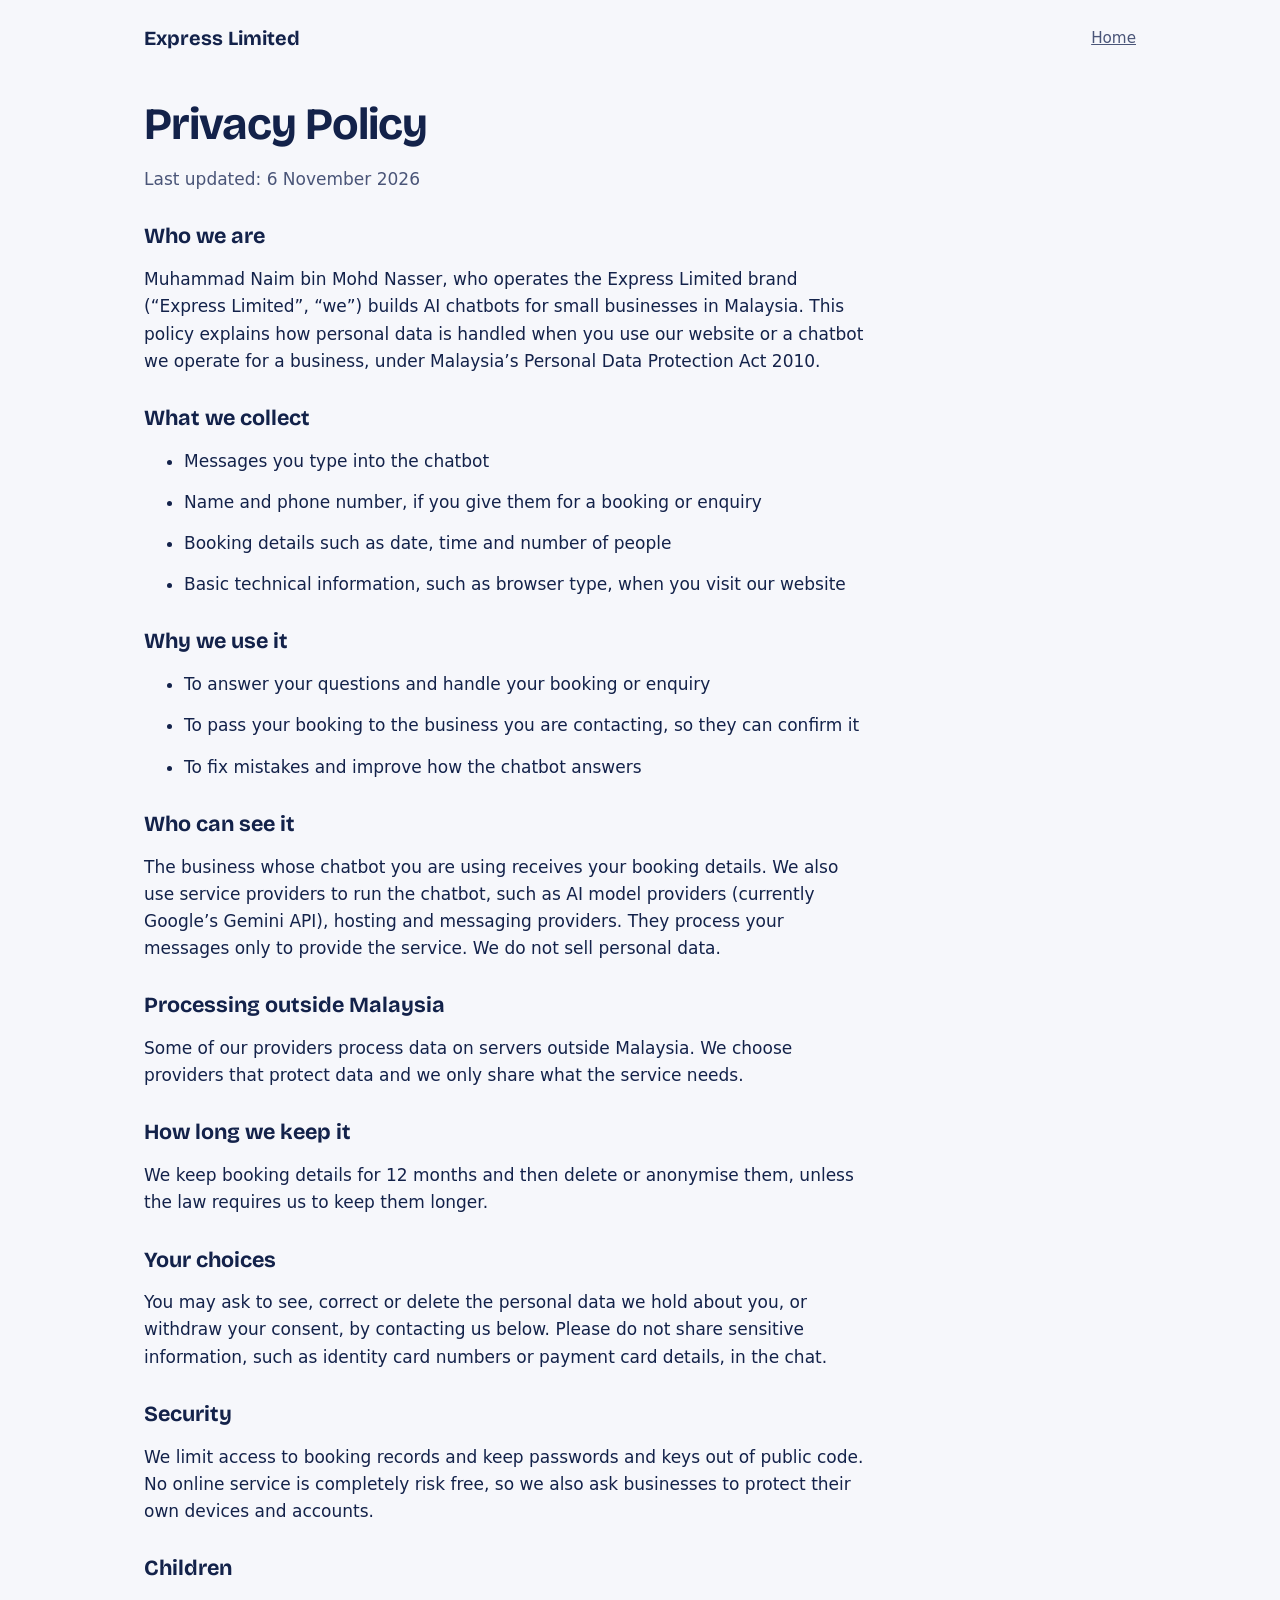
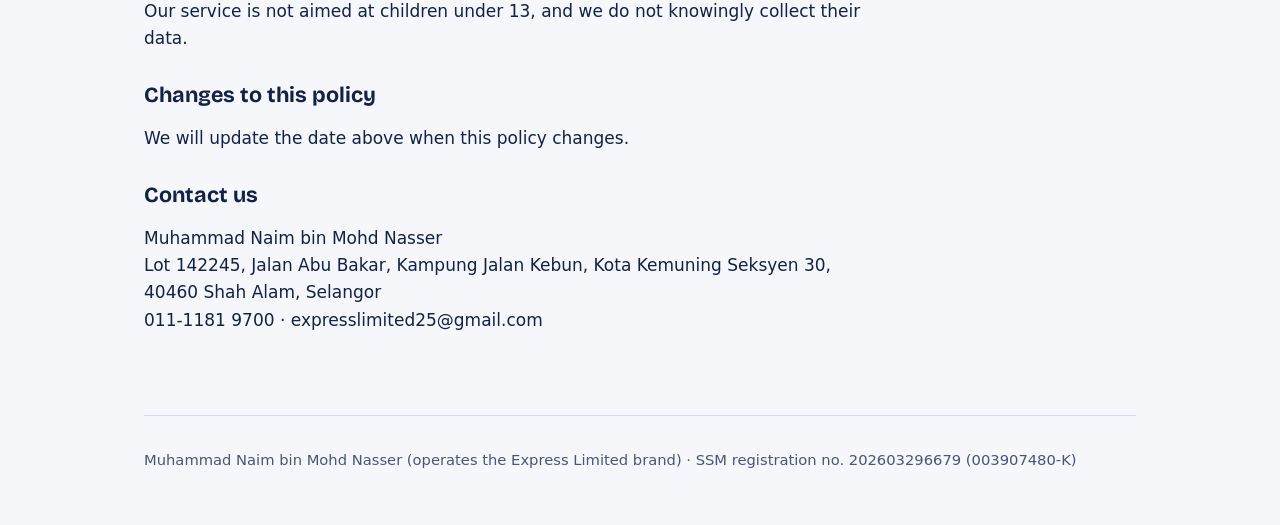
==== privacy.html @ d485f442 "Add files via upload" ====
<!DOCTYPE html>
<html lang="en">
<head>
<meta charset="UTF-8">
<meta name="viewport" content="width=device-width, initial-scale=1">
<title>Privacy Policy | Express Limited</title>
<link rel="preconnect" href="https://fonts.googleapis.com">
<link rel="preconnect" href="https://fonts.gstatic.com" crossorigin>
<link href="https://fonts.googleapis.com/css2?family=Bricolage+Grotesque:wght@600;700&display=swap" rel="stylesheet">
<link rel="stylesheet" href="style.css">
</head>
<body>
<div class="wrap">
  <div class="top">
    <a class="brand" href="index.html">Express Limited</a>
    <a class="link" href="index.html">Home</a>
  </div>

  <main class="doc">
    <h1>Privacy Policy</h1>
    <p class="meta">Last updated: 6 November 2026</p>

    <h2>Who we are</h2>
    <p>Muhammad Naim bin Mohd Nasser, who operates the Express Limited brand (&ldquo;Express Limited&rdquo;, &ldquo;we&rdquo;) builds AI chatbots for small businesses in Malaysia. This policy explains how personal data is handled when you use our website or a chatbot we operate for a business, under Malaysia&rsquo;s Personal Data Protection Act 2010.</p>

    <h2>What we collect</h2>
    <ul>
      <li>Messages you type into the chatbot</li>
      <li>Name and phone number, if you give them for a booking or enquiry</li>
      <li>Booking details such as date, time and number of people</li>
      <li>Basic technical information, such as browser type, when you visit our website</li>
    </ul>

    <h2>Why we use it</h2>
    <ul>
      <li>To answer your questions and handle your booking or enquiry</li>
      <li>To pass your booking to the business you are contacting, so they can confirm it</li>
      <li>To fix mistakes and improve how the chatbot answers</li>
    </ul>

    <h2>Who can see it</h2>
    <p>The business whose chatbot you are using receives your booking details. We also use service providers to run the chatbot, such as AI model providers (currently Google&rsquo;s Gemini API), hosting and messaging providers. They process your messages only to provide the service. We do not sell personal data.</p>

    <h2>Processing outside Malaysia</h2>
    <p>Some of our providers process data on servers outside Malaysia. We choose providers that protect data and we only share what the service needs.</p>

    <h2>How long we keep it</h2>
    <p>We keep booking details for 12 months and then delete or anonymise them, unless the law requires us to keep them longer.</p>

    <h2>Your choices</h2>
    <p>You may ask to see, correct or delete the personal data we hold about you, or withdraw your consent, by contacting us below. Please do not share sensitive information, such as identity card numbers or payment card details, in the chat.</p>

    <h2>Security</h2>
    <p>We limit access to booking records and keep passwords and keys out of public code. No online service is completely risk free, so we also ask businesses to protect their own devices and accounts.</p>

    <h2>Children</h2>
    <p>Our service is not aimed at children under 13, and we do not knowingly collect their data.</p>

    <h2>Changes to this policy</h2>
    <p>We will update the date above when this policy changes.</p>

    <h2>Contact us</h2>
    <p>Muhammad Naim bin Mohd Nasser<br>Lot 142245, Jalan Abu Bakar, Kampung Jalan Kebun, Kota Kemuning Seksyen 30, 40460 Shah Alam, Selangor<br>011-1181 9700 &middot; expresslimited25@gmail.com</p>
  </main>

  <footer>
    <p>Muhammad Naim bin Mohd Nasser (operates the Express Limited brand) &middot; SSM registration no. 202603296679 (003907480-K)</p>
  </footer>
</div>
</body>
</html>
---- style.css ----
:root{--navy:#13224A;--paper:#F6F7FB;--turmeric:#F2B51D;--mist:#E3E8F7;--muted:#4A5578;--line:#D5DBEE}
*{box-sizing:border-box}
body{margin:0;background:var(--paper);color:var(--navy);font:17px/1.6 system-ui,-apple-system,"Segoe UI",Roboto,sans-serif}
h1,h2,h3{font-family:"Bricolage Grotesque",system-ui,sans-serif;line-height:1.1;margin:0}
a{color:inherit}
.wrap{max-width:1040px;margin:0 auto;padding:0 24px}
.top{display:flex;justify-content:space-between;align-items:center;padding:22px 0}
.brand{font-family:"Bricolage Grotesque",system-ui,sans-serif;font-weight:700;font-size:1.25rem;text-decoration:none}
.top a.link{font-size:.95rem;color:var(--muted)}
.hero{display:grid;grid-template-columns:1.1fr .9fr;gap:48px;align-items:center;padding:56px 0 72px}
h1{font-size:clamp(2.2rem,5vw,3.6rem);letter-spacing:-.02em}
.lead{color:var(--muted);max-width:34rem;margin:20px 0 28px}
.btn{display:inline-block;background:var(--navy);color:var(--paper);padding:14px 22px;border-radius:10px;font-weight:600;text-decoration:none}
.btn:hover{text-decoration:underline}
a:focus-visible,.btn:focus-visible{outline:3px solid var(--turmeric);outline-offset:3px}
.chat{background:#fff;border:1px solid var(--line);border-radius:18px;padding:20px}
.chat small{display:block;color:var(--muted);margin-bottom:12px}
.bubble{max-width:88%;padding:10px 14px;border-radius:14px;margin:0 0 10px;font-size:.97rem;line-height:1.45}
.me{background:var(--turmeric);margin-left:auto;border-bottom-right-radius:4px}
.bot{background:var(--mist);border-bottom-left-radius:4px}
.section{border-top:1px solid var(--line);padding:56px 0;display:grid;grid-template-columns:.8fr 1.2fr;gap:48px}
h2{font-size:clamp(1.6rem,3vw,2.1rem)}
dl{margin:0}
dt{font-weight:700}
dd{margin:2px 0 20px;color:var(--muted)}
ol{margin:0;padding-left:1.2rem}
li{margin-bottom:14px}
li span{color:var(--muted)}
ul.plain{margin:0;padding-left:1.2rem}
footer{border-top:1px solid var(--line);padding:32px 0 48px;color:var(--muted);font-size:.92rem}
footer p{margin:0 0 6px}
.ph{background:rgba(242,181,29,.35);padding:0 3px;border-radius:3px}
.doc{max-width:720px;padding:24px 0 64px}
.doc h1{font-size:clamp(2rem,4vw,2.8rem);margin-bottom:8px}
.doc h2{font-size:1.35rem;margin:32px 0 8px}
.doc p,.doc li{color:var(--navy)}
.doc .meta{color:var(--muted)}
@media (max-width:820px){.hero,.section{grid-template-columns:1fr;gap:28px}.hero{padding-top:24px}}
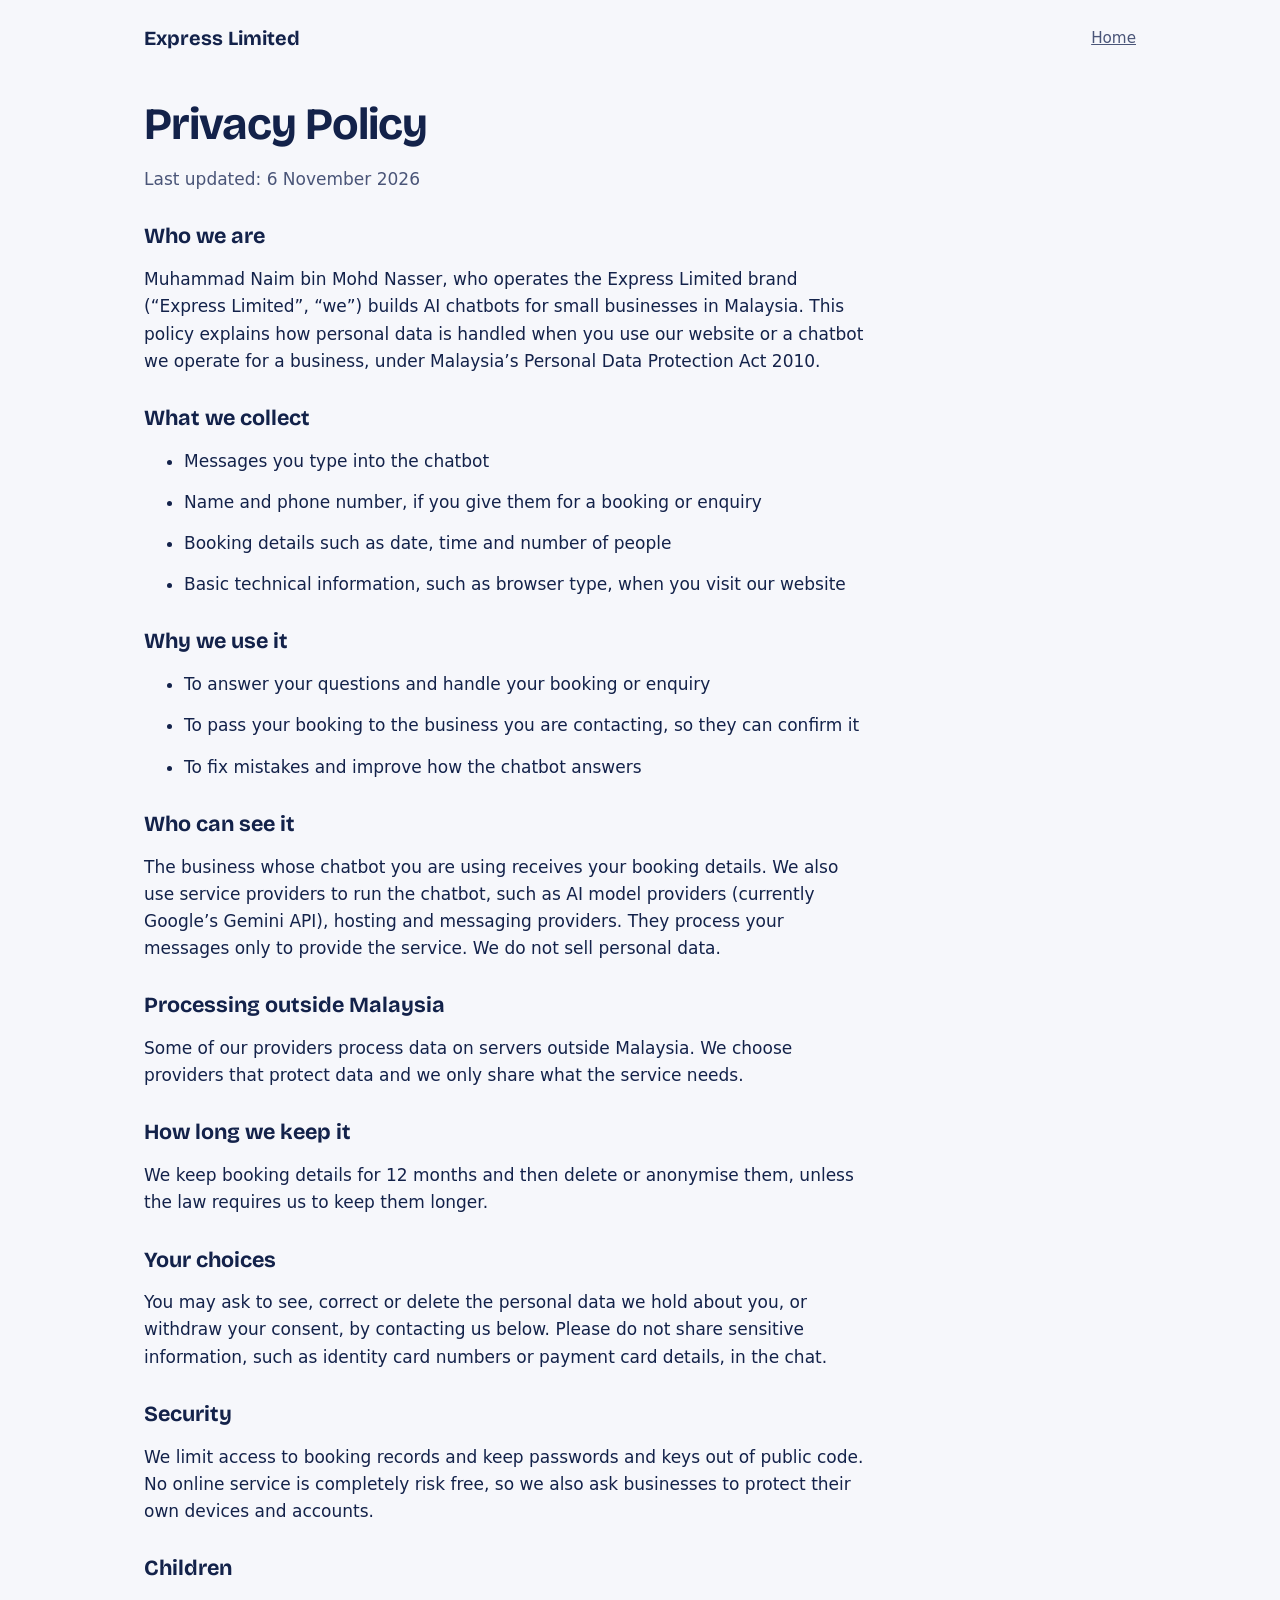
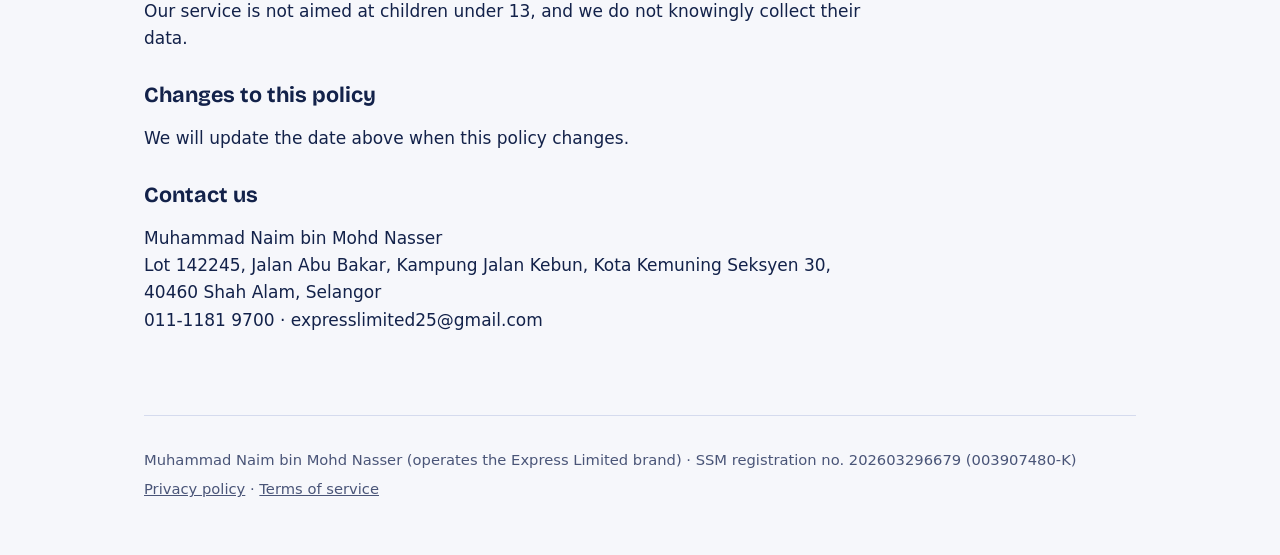
==== commit edf8c695: "Add files via upload" ====
--- a/privacy.html
+++ b/privacy.html
@@ -65,6 +65,7 @@
 
   <footer>
     <p>Muhammad Naim bin Mohd Nasser (operates the Express Limited brand) &middot; SSM registration no. 202603296679 (003907480-K)</p>
+    <p><a href="privacy.html">Privacy policy</a> &middot; <a href="terms.html">Terms of service</a></p>
   </footer>
 </div>
 </body>
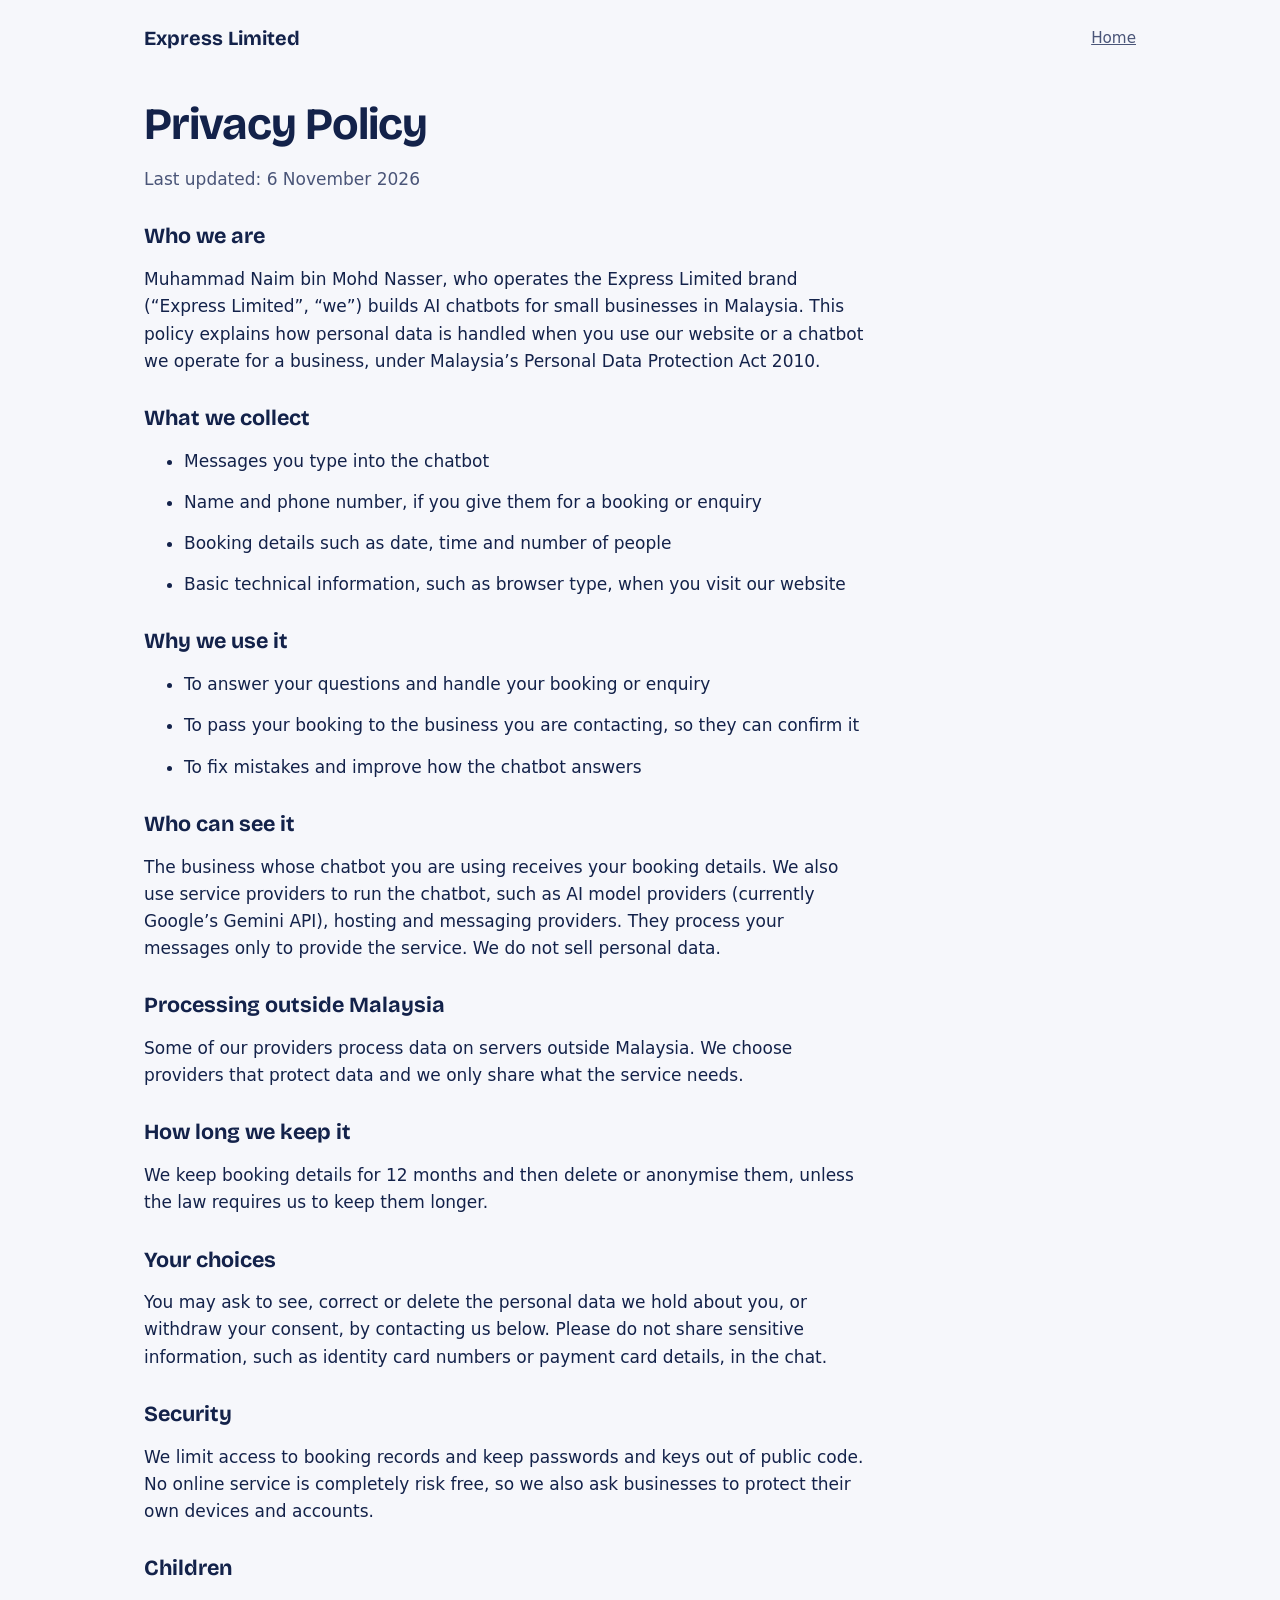
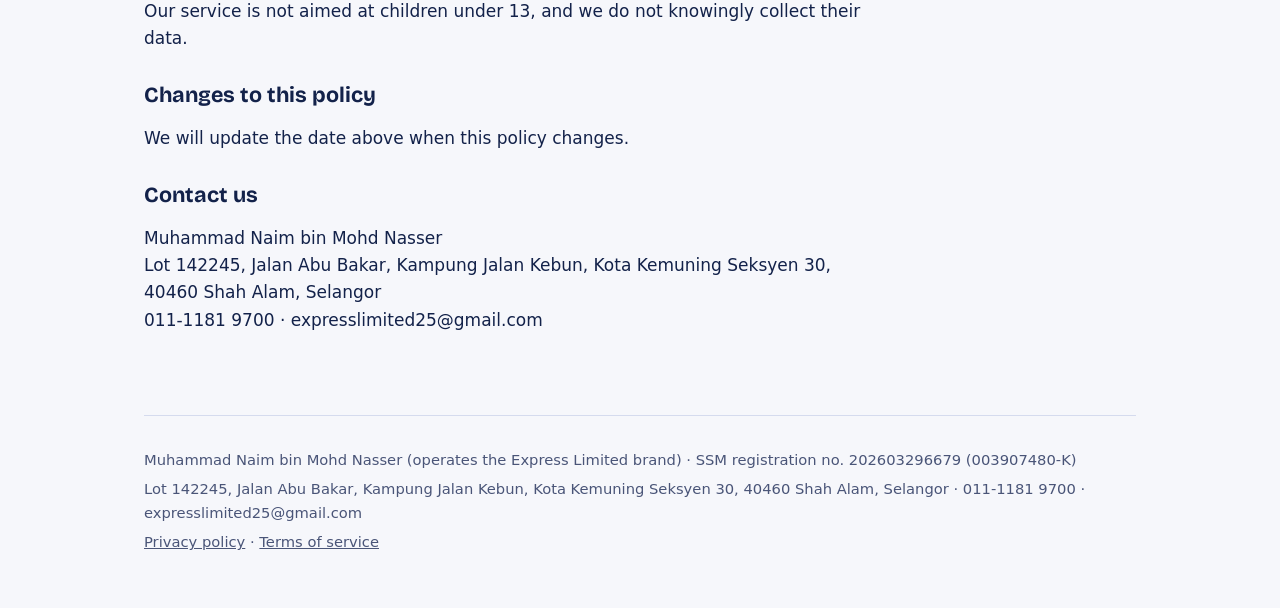
==== commit af1d804b: "Add files via upload" ====
--- a/privacy.html
+++ b/privacy.html
@@ -65,6 +65,7 @@
 
   <footer>
     <p>Muhammad Naim bin Mohd Nasser (operates the Express Limited brand) &middot; SSM registration no. 202603296679 (003907480-K)</p>
+    <p>Lot 142245, Jalan Abu Bakar, Kampung Jalan Kebun, Kota Kemuning Seksyen 30, 40460 Shah Alam, Selangor &middot; 011-1181 9700 &middot; expresslimited25@gmail.com</p>
     <p><a href="privacy.html">Privacy policy</a> &middot; <a href="terms.html">Terms of service</a></p>
   </footer>
 </div>
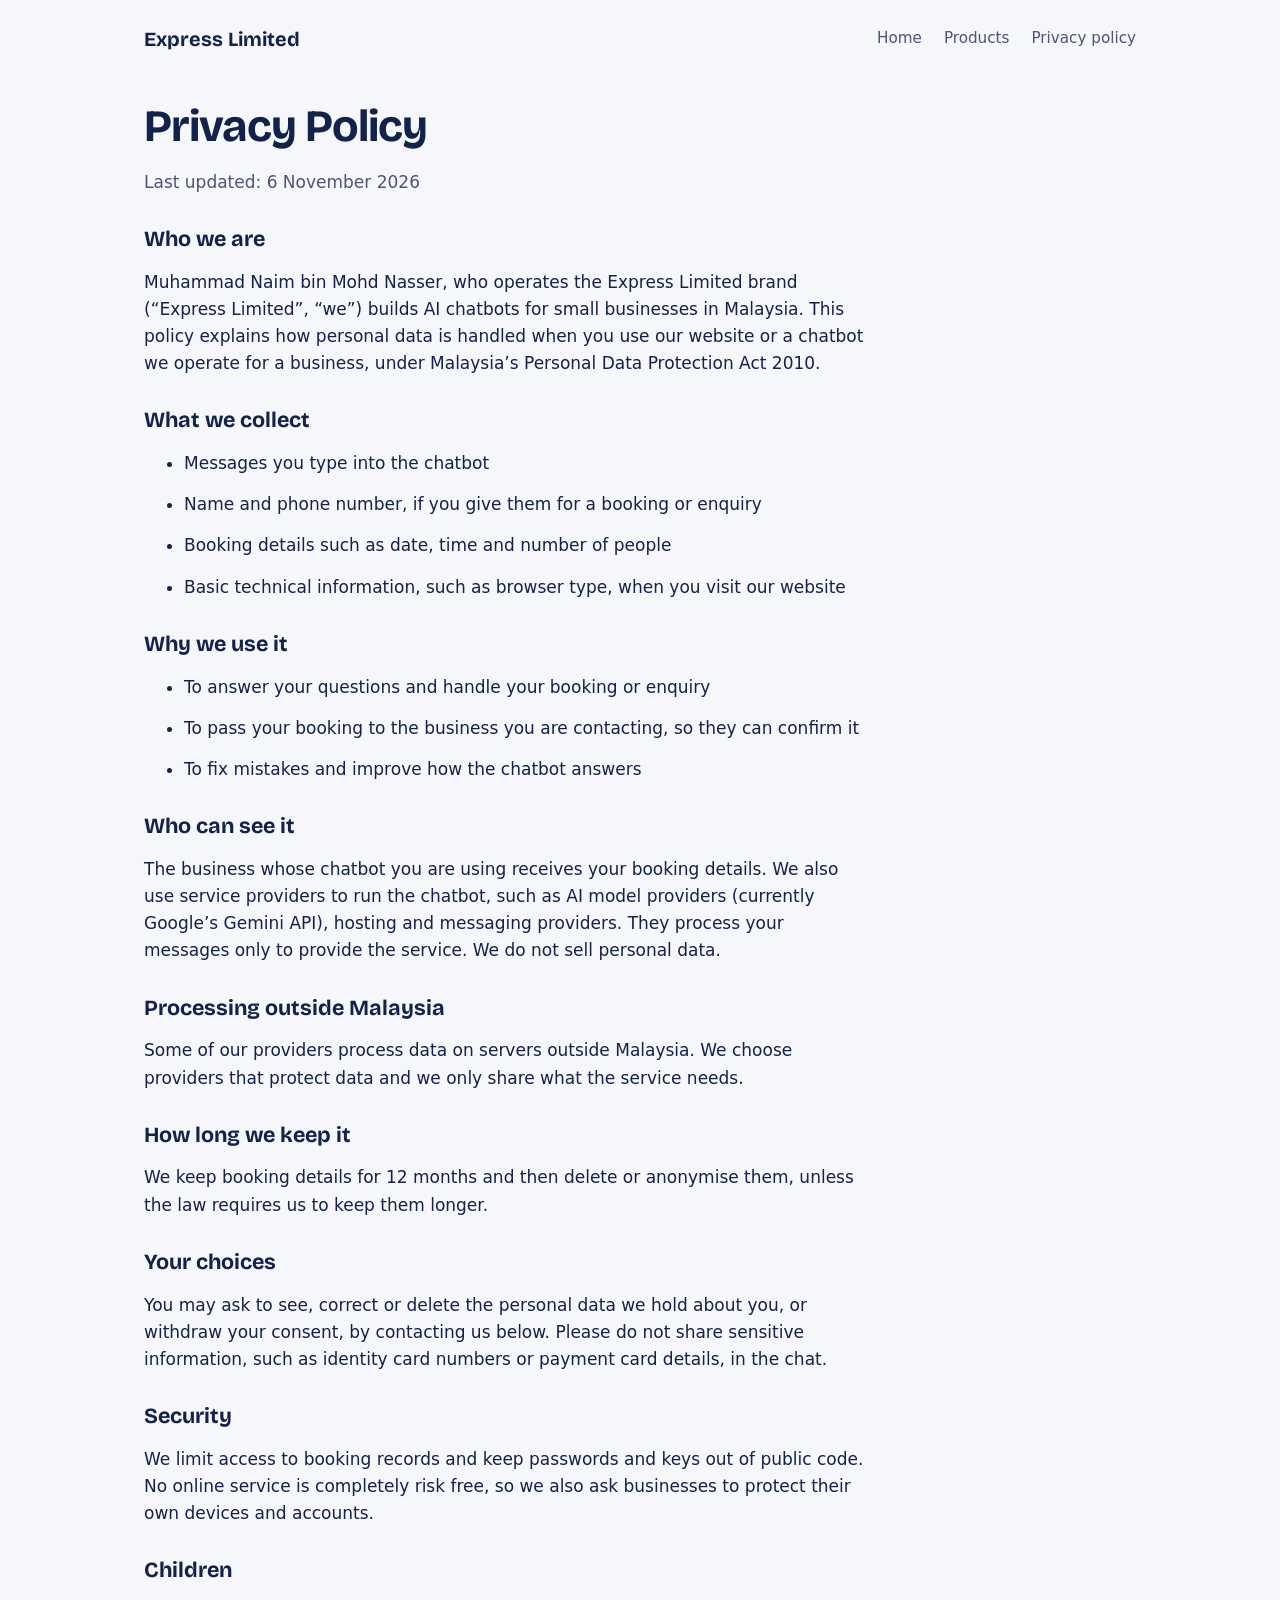
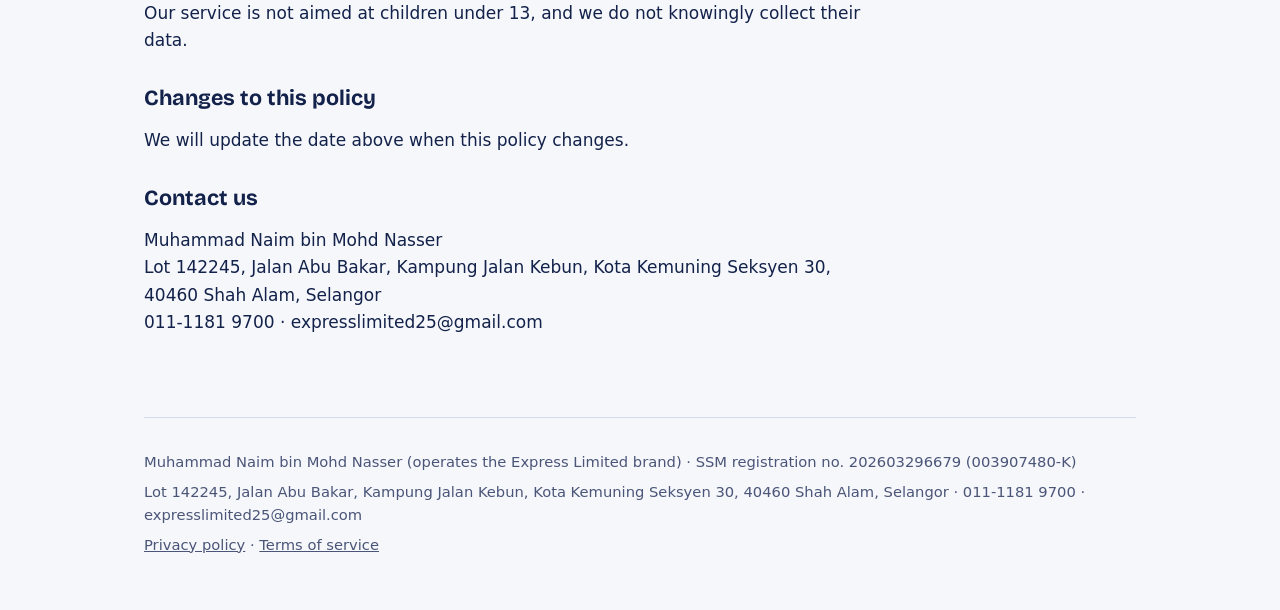
==== commit f2ad71bc: "Add Products page and nav tab (chatbot, BizCard AI, LittleSteps) Co-Authored-By: Claude Sonnet 5.5 <" ====
--- a/privacy.html
+++ b/privacy.html
@@ -13,7 +13,11 @@
 <div class="wrap">
   <div class="top">
     <a class="brand" href="index.html">Express Limited</a>
-    <a class="link" href="index.html">Home</a>
+    <nav class="nav" aria-label="Main">
+      <a href="index.html">Home</a>
+      <a href="products.html">Products</a>
+      <a href="privacy.html">Privacy policy</a>
+    </nav>
   </div>
 
   <main class="doc">
--- a/style.css
+++ b/style.css
@@ -4,14 +4,20 @@
 h1,h2,h3{font-family:"Bricolage Grotesque",system-ui,sans-serif;line-height:1.1;margin:0}
 a{color:inherit}
 .wrap{max-width:1040px;margin:0 auto;padding:0 24px}
-.top{display:flex;justify-content:space-between;align-items:center;padding:22px 0}
-.brand{font-family:"Bricolage Grotesque",system-ui,sans-serif;font-weight:700;font-size:1.25rem;text-decoration:none}
-.top a.link{font-size:.95rem;color:var(--muted)}
+.top{display:flex;justify-content:space-between;align-items:center;flex-wrap:wrap;gap:8px 20px;padding:22px 0}
+.brand{font-family:"Bricolage Grotesque",system-ui,sans-serif;font-weight:700;font-size:1.25rem;text-decoration:none;white-space:nowrap}
+.nav{display:flex;flex-wrap:wrap;gap:6px 22px;align-items:center}
+.nav a{font-size:.95rem;color:var(--muted);text-decoration:none;padding:4px 0;border-bottom:2px solid transparent}
+.nav a:hover{color:var(--navy);border-bottom-color:var(--line)}
+.nav a[aria-current="page"]{color:var(--navy);font-weight:600;border-bottom-color:var(--turmeric)}
 .hero{display:grid;grid-template-columns:1.1fr .9fr;gap:48px;align-items:center;padding:56px 0 72px}
 h1{font-size:clamp(2.2rem,5vw,3.6rem);letter-spacing:-.02em}
 .lead{color:var(--muted);max-width:34rem;margin:20px 0 28px}
 .btn{display:inline-block;background:var(--navy);color:var(--paper);padding:14px 22px;border-radius:10px;font-weight:600;text-decoration:none}
 .btn:hover{text-decoration:underline}
+.actions{display:flex;flex-wrap:wrap;gap:12px;margin:0}
+.btn.alt{background:transparent;color:var(--navy);border:2px solid var(--navy);padding:12px 20px}
+.note{color:var(--muted);font-size:.92rem;margin:14px 0 0;max-width:34rem}
 a:focus-visible,.btn:focus-visible{outline:3px solid var(--turmeric);outline-offset:3px}
 .chat{background:#fff;border:1px solid var(--line);border-radius:18px;padding:20px}
 .chat small{display:block;color:var(--muted);margin-bottom:12px}
@@ -36,3 +42,35 @@
 .doc p,.doc li{color:var(--navy)}
 .doc .meta{color:var(--muted)}
 @media (max-width:820px){.hero,.section{grid-template-columns:1fr;gap:28px}.hero{padding-top:24px}}
+.chat-fab{position:fixed;right:20px;bottom:20px;z-index:50;display:inline-flex;align-items:center;gap:10px;background:var(--navy);color:var(--paper);border:0;border-radius:999px;padding:14px 20px;font:600 1rem/1 system-ui,-apple-system,"Segoe UI",Roboto,sans-serif;cursor:pointer;box-shadow:0 6px 20px rgba(19,34,74,.28)}
+.chat-fab:hover{background:#1c3170}
+.chat-fab:focus-visible,.chat-close:focus-visible{outline:3px solid var(--turmeric);outline-offset:3px}
+.chat-panel{position:fixed;right:20px;bottom:84px;z-index:50;width:min(380px,calc(100vw - 32px));height:min(600px,calc(100vh - 110px));display:flex;flex-direction:column;background:#fff;border:1px solid var(--line);border-radius:16px;overflow:hidden;box-shadow:0 12px 40px rgba(19,34,74,.25)}
+.chat-panel[hidden]{display:none}
+.chat-panel-bar{display:flex;justify-content:space-between;align-items:center;background:var(--navy);color:var(--paper);padding:10px 14px;font-weight:600;font-size:.95rem}
+.chat-close{background:transparent;color:inherit;border:0;font-size:1.6rem;line-height:1;cursor:pointer;padding:0 6px;border-radius:6px}
+.chat-panel-body{position:relative;flex:1;background:var(--mist)}
+.chat-panel-body iframe{position:absolute;inset:0;width:100%;height:100%;border:0;background:transparent}
+.chat-loading{margin:0;padding:20px;color:var(--muted);font-size:.95rem}
+@media (max-width:480px){.chat-fab span{display:none}.chat-fab{padding:16px}.chat-panel{right:16px;bottom:80px;width:calc(100vw - 32px)}}
+
+.page-head{padding:40px 0 36px;max-width:42rem}
+.page-head h1{font-size:clamp(2.1rem,4.5vw,3.2rem)}
+.page-head .lead{margin:16px 0 0}
+.products{display:grid;grid-template-columns:repeat(3,1fr);gap:20px;padding:8px 0 64px;margin:0;list-style:none}
+.card{display:flex;flex-direction:column;background:#fff;border:1px solid var(--line);border-radius:18px;padding:26px}
+.card h2{font-size:1.5rem;margin:12px 0 6px}
+.card .what{color:var(--muted);margin:0 0 14px}
+.card ul{margin:0 0 16px;padding-left:1.1rem}
+.card li{margin-bottom:6px;color:var(--navy)}
+.card .for{font-size:.93rem;color:var(--muted);margin:0 0 18px}
+.card .for strong{color:var(--navy)}
+.card .actions{margin-top:auto}
+.card .btn{padding:12px 18px;font-size:.97rem}
+.card .btn.alt{padding:10px 16px}
+.tag{align-self:flex-start;font-size:.8rem;font-weight:700;letter-spacing:.02em;text-transform:uppercase;padding:4px 10px;border-radius:999px;background:var(--mist);color:var(--navy)}
+.tag.live{background:var(--turmeric)}
+.card .status{color:var(--muted);font-size:.9rem;margin:14px 0 0}
+.products-note{border-top:1px solid var(--line);padding:28px 0 40px;color:var(--muted);font-size:.95rem;max-width:44rem}
+.products-note p{margin:0 0 8px}
+@media (max-width:900px){.products{grid-template-columns:1fr}}
